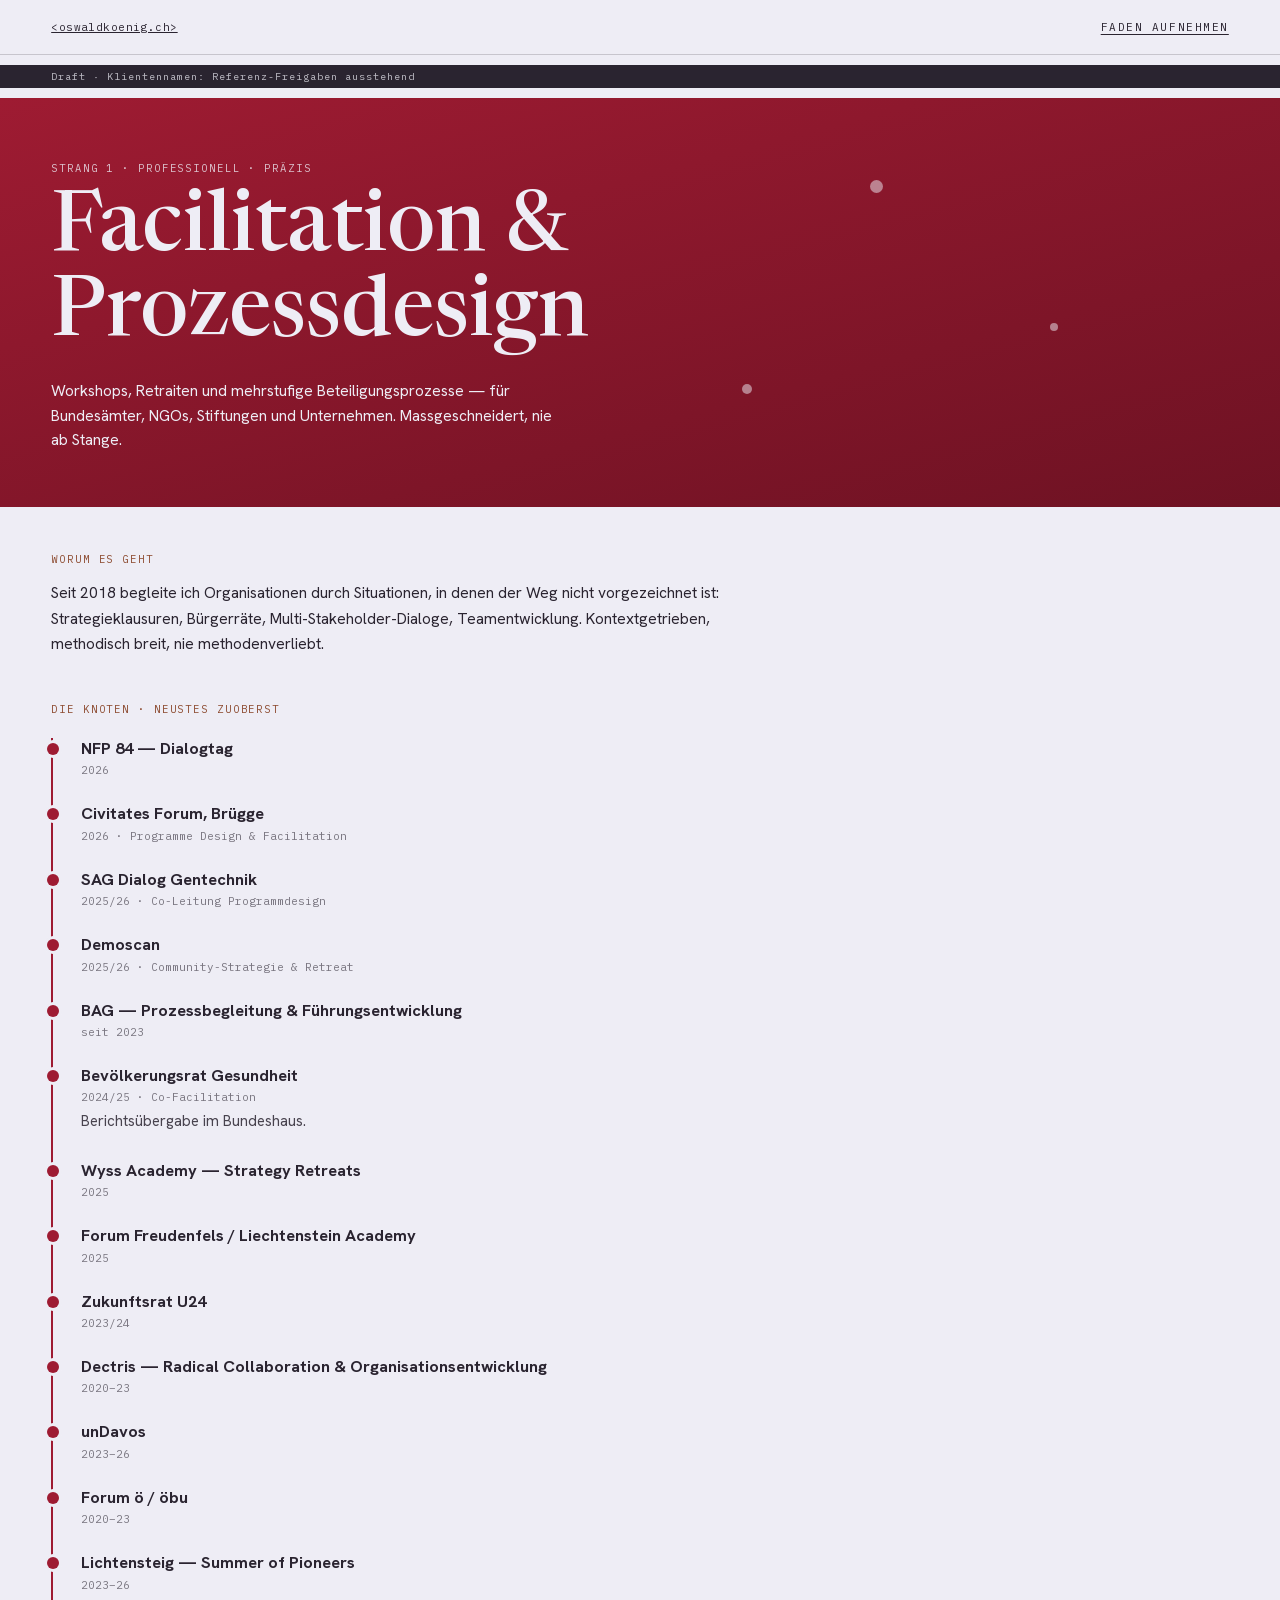
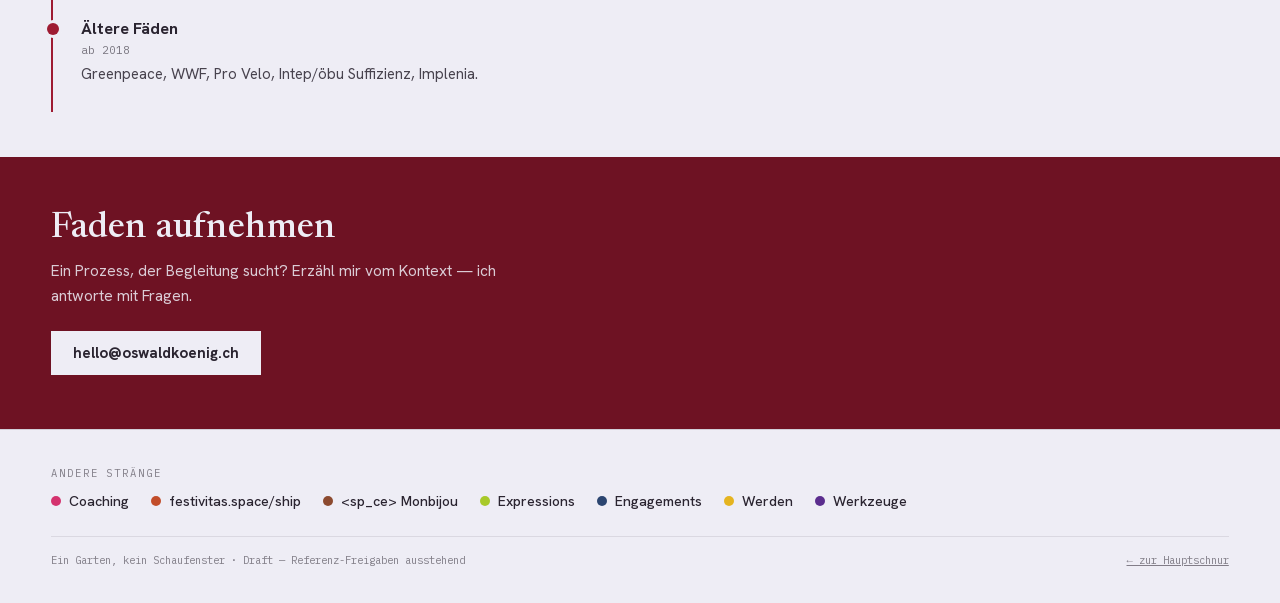
==== strang.html @ 77ca857d "sp_ce-Buchung: Abschnitt «Raum buchen» mit Anker #buchen Buchungs-Abschnitt auf der sp_ce-Strangseit" ====
<!DOCTYPE html>
<html lang="de">
<head>
<meta charset="utf-8">
<meta name="viewport" content="width=device-width, initial-scale=1">
<title>Strang — oswaldkoenig.ch</title>
<link rel="stylesheet" href="style.css">
</head>
<body>

<header class="kopf">
  <a class="marke-text" href="index.html">&lt;oswaldkoenig.ch&gt;</a>
  <a class="kopf-link" href="#faden">Faden aufnehmen</a>
</header>
<p class="draftband">Draft · Klientennamen: Referenz-Freigaben ausstehend</p>

<main id="strang"></main>

<script>
/* Die acht Stränge. Reine Daten — Inhalte hier pflegen, nicht im Markup. */
var STRAENGE = [
  { slug:'facilitation', num:'1', name:'Facilitation & Prozessdesign', color:'#9E1B32', dark:'#6E1223', fg:'#EEEDF5', ton:'professionell · präzis',
    oneliner:'Workshops, Retraiten und mehrstufige Beteiligungsprozesse — für Bundesämter, NGOs, Stiftungen und Unternehmen. Massgeschneidert, nie ab Stange.',
    lede:'Seit 2018 begleite ich Organisationen durch Situationen, in denen der Weg nicht vorgezeichnet ist: Strategieklausuren, Bürgerräte, Multi-Stakeholder-Dialoge, Teamentwicklung. Kontextgetrieben, methodisch breit, nie methodenverliebt.',
    cta:'Ein Prozess, der Begleitung sucht? Erzähl mir vom Kontext — ich antworte mit Fragen.',
    knoten:[
      {t:'NFP 84 — Dialogtag', m:'2026'},
      {t:'Civitates Forum, Brügge', m:'2026 · Programme Design & Facilitation'},
      {t:'SAG Dialog Gentechnik', m:'2025/26 · Co-Leitung Programmdesign'},
      {t:'Demoscan', m:'2025/26 · Community-Strategie & Retreat'},
      {t:'BAG — Prozessbegleitung & Führungsentwicklung', m:'seit 2023'},
      {t:'Bevölkerungsrat Gesundheit', m:'2024/25 · Co-Facilitation', d:'Berichtsübergabe im Bundeshaus.'},
      {t:'Wyss Academy — Strategy Retreats', m:'2025'},
      {t:'Forum Freudenfels / Liechtenstein Academy', m:'2025'},
      {t:'Zukunftsrat U24', m:'2023/24'},
      {t:'Dectris — Radical Collaboration & Organisationsentwicklung', m:'2020–23'},
      {t:'unDavos', m:'2023–26'},
      {t:'Forum ö / öbu', m:'2020–23'},
      {t:'Lichtensteig — Summer of Pioneers', m:'2023–26'},
      {t:'Ältere Fäden', m:'ab 2018', d:'Greenpeace, WWF, Pro Velo, Intep/öbu Suffizienz, Implenia.'}
    ]},
  { slug:'coaching', num:'2', name:'Coaching', color:'#D4326E', dark:'#96204C', fg:'#EEEDF5', ton:'einladend · öffnend',
    oneliner:'Einzelbegleitung an Übergängen, bei chronischem Kreisverkehr — oder was ganz anderes.',
    lede:'Manchmal braucht es keinen Rat, sondern einen Raum. Ich arbeite prozessorientiert: Wir folgen dem, was sich zeigt — Rollenwechsel, Entscheidungen, Überlast, oder etwas, das noch keinen Namen hat. Vertraulich, deshalb stehen hier keine Geschichten, sondern eine Einladung.',
    cta:'Ein erstes Gespräch kostet nichts als eine Stunde Neugier.',
    knoten:[
      {t:'1:1-Coaching', m:'seit 2020 · laufend'},
      {t:'Systemische Aufstellung bei Ivan Verny', m:'2026 · laufend'},
      {t:'ARUNA Basic Training', m:'2024–26 · laufend'},
      {t:'Fundament: POP — Prozessorientierte Psychologie', m:'Grundausbildung 2019–21 · Psychosocial Consultant 2021/22'}
    ]},
  { slug:'festivitas', num:'3', name:'festivitas.space/ship', color:'#C24D2A', dark:'#8A3016', fg:'#EEEDF5', ton:'inspirierend · künstlerisch',
    claim:'«Wo Ungewöhnliches sich heimelig fühlt.»',
    alt:'Claim-Variante zum Testen: «Wo noch Ungewohntes Heimat findet.»',
    oneliner:'Der Heimathafen für Zukunftsformate und Experimente: Festivals, Agoras, Summits — und Shenanigans, die noch keine Kategorie haben.',
    lede:'Ein Schiff, kein Gebäude: festivitas legt an, wo eine Stadt oder eine Gemeinschaft ihre Zukunft verhandeln will — lädt ein, feiert, verhandelt, und segelt mit vollem Laderaum weiter. Was an Bord entsteht, gehört den Orten, nicht dem Schiff.',
    cta:'Eine Stadt, ein Anlass, ein Experiment ohne Kategorie? Das Schiff hat Platz.',
    link:'https://festivitas.space', linkLabel:'festivitas.space',
    knoten:[
      {t:'Zukunftsfestival St. Gallen', m:'laufend · Projektleitung & Kuration', d:'Festivalherbst 2026 in Vorbereitung.', big:true},
      {t:'Zukunftssummit Biel', m:'2026 · Kuration', d:'Drei Module: Zukunftsartefakte, Living Library, Futuremaker-Space.'},
      {t:'Agora der Zukunftsvögel', m:'seit 2024', d:'Stationen: Bern, Holdenweid, Alpenhof, Seelisberg.'},
      {t:'mini.Zuekunft Festival, Lichtensteig', m:'2023–25 · Co-Founder & Lead'},
      {t:'festivitas.democratia', m:'2023 · u.lab 2x'},
      {t:'Demokratur', m:'2022'}
    ]},
  { slug:'space', num:'4', name:'<sp_ce> Monbijou', color:'#8C4A2F', dark:'#5E2F1C', fg:'#EEEDF5', ton:'klar · dienlich · konkret',
    oneliner:'Ein <sp_ce> in Bern für Einzelbegleitung, konzentriertes Arbeiten, Meetings oder Kleinstformate — mietbar.',
    lede:'Ein Raum, der dient statt beeindruckt: hell genug zum Denken, klein genug zum Vertrautwerden. Für alles, was zwischen zwei und zwölf Menschen braucht.',
    cta:'Termin anfragen — Datum, Format, Anzahl Menschen genügt.',
    fussnote:'Räume halten ist ein alter Faden: happy(bern)lab (2016–20) → SPACE Pestalozzi (2020) → <sp_ce> Monbijou (seit 2026).',
    bloecke:[
      {h:'Angebot & Ausstattung', p:'Einzelbegleitung, konzentriertes Arbeiten, Meetings, Kleinstformate. Ausstattung wächst nach — Details auf Anfrage.'},
      {h:'Programmierung', p:'Was hier stattfindet: Coachings, Proben, kleine Runden, gelegentlich Öffentliches. Wächst nach.'},
      {h:'Buchung', p:'Online buchbar — Laufzeiten 1 bis 4 Stunden, Bezahlung per Twint oder Rechnung im Anschluss. 10er-Abo wächst nach.', a:{href:'#buchen', label:'Direkt zum Kalender ↓'}}
    ],
    buchung:{
      titel:'Raum buchen',
      zeile:'Laufzeiten 1 bis 4 Stunden — du wählst beim Buchen. Bezahlung per Twint oder Rechnung im Anschluss. Mindestvorlauf 48 Stunden.',
      calLink:'spce-monbijou/raum'
    },
    knoten:[]},
  { slug:'expressions', num:'5', name:'Expressions', color:'#A8C929', dark:'#6C8318', fg:'#2A2430', ton:'verspielt · knapp · offen',
    alt:'Namens-Varianten zum Prüfen: «Ausdruck» (deutsch) · «Expresiones» (spanisch, der peruanische Faden).',
    oneliner:'DJ-Sets, Malerei, Worte, Bilder — was raus will, findet eine Form.',
    lede:'Dieser Strang darf der unfertigste sein. Kein Portfolio, keine Pflicht — nur das, was gerade eine Form gefunden hat.',
    cta:'Ein Set, ein Bild, eine Bühne? Fragen kostet nichts.',
    knoten:[
      {t:'DJ', m:'Sets auf Anfrage · laufend', d:'Musik, wenn die Worte Pause haben.'},
      {t:'Wächst nach', m:'offen', d:'Malerei, Worte, Bilder — sobald sie so weit sind.'}
    ]},
  { slug:'engagements', num:'6', name:'Engagements', color:'#2B4570', dark:'#182A4A', fg:'#EEEDF5', ton:'nüchtern · dankbar',
    oneliner:'Ämter und Allianzen, denen ich Zeit schenke.',
    lede:'Nicht alles, was trägt, ist Mandat. Diese Fäden laufen ehrenamtlich oder aus Überzeugung — sie halten das Übrige zusammen.',
    cta:'Eine Allianz, die einen Faden sucht?',
    knoten:[
      {t:'X27 — Verein für die nächste Landesausstellung', m:'Vorstand · seit 2021'},
      {t:'A4CC — Alliance for Corporate Change', m:'Facilitation & Organising · seit 2022'},
      {t:'Living Museum', m:'Partnerschaft · in Entwicklung'},
      {t:'One Young World Switzerland', m:'2022–24'}
    ]},
  { slug:'werden', num:'7', name:'Werden', color:'#E5B420', dark:'#A87F0D', fg:'#2A2430', ton:'persönlich · biografisch',
    sub:'We(i)rdographie — wie ich wurde, wer ich am Werden bin.',
    oneliner:'Geboren in Lima, zuhause in Bern — der Schweizer Faden · el hilo peruano.',
    lede:'Zwei Aggregatzustände in einem Bild: das Verlaufende und das Geordnete. Was hier steht, ist keine Erfolgsliste, sondern ein Garten — inklusive der Beete, die nichts wurden.',
    cta:'Wer bis hierhin gelesen hat, darf sich melden.',
    linien:[
      {h:'Stationen', items:[
        {t:'Selbständig — Facilitator, Coach & Kurator', m:'seit 2018'},
        {t:'collaboratio helvetica — Co-Founder, Programs & Facilitation', m:'2017–18'},
        {t:'euforia — vom Praktikum zum Master Trainer', m:'2013–17'},
        {t:'Swisscom Group HR / TeamLab', m:'2015/16'}
      ]},
      {h:'Lernen', items:[
        {t:'BA Sozialanthropologie, Philosophie & Nachhaltige Entwicklung, Uni Bern', m:'2018–23'},
        {t:'POP — Prozessorientierte Psychologie, 2-jährige Grundausbildung', m:'2019–21'},
        {t:'ARUNA', m:'2023–26'},
        {t:'Radical Collaboration — Certified Trainer', m:'2016/17'},
        {t:'The Human Element I & II', m:'2014/15'},
        {t:'Systemische Aufstellungsarbeit, Ivan Verny', m:'2026 · laufend'},
        {t:'Früher: Uni Genf BARI (ohne Abschluss) · Matura Zug', m:'Garten, kein Schaufenster'}
      ]}
    ],
    knoten:[]},
  { slug:'werkzeuge', num:'8', name:'Werkzeuge', color:'#5B2D8E', dark:'#3E1D63', fg:'#EEEDF5', ton:'klein · nützlich',
    oneliner:'Kleine Instrumente, die nebenbei entstehen.',
    lede:'Kein Schaufenster-Strang — nur im Inventar. Was hier liegt, ist Werkzeug, kein Werk.',
    cta:'Interesse an einem Werkzeug?',
    knoten:[
      {t:'FinanceBird', m:'in Entwicklung', d:'Buchhaltung für Einzelunternehmer:innen, die lieber arbeiten als buchen.'}
    ]}
];

function esc(v) {
  return String(v == null ? '' : v)
    .replace(/&/g, '&amp;').replace(/</g, '&lt;').replace(/>/g, '&gt;').replace(/"/g, '&quot;');
}

var aktuell = null;

/* Nur Hashes, die einen Strang benennen, wechseln die Seite.
   Alles andere (#faden, #buchen) bleibt ein gewöhnlicher Sprunganker —
   #buchen gehört fest zur sp_ce-Seite und rendert sie beim Direktaufruf. */
function strangAusHash() {
  var slug = (location.hash || '').replace('#', '');
  if (!slug) return STRAENGE[0];
  if (slug === 'buchen') return STRAENGE.filter(function (d) { return d.slug === 'space'; })[0];
  var treffer = STRAENGE.filter(function (d) { return d.slug === slug; })[0];
  return treffer || aktuell || STRAENGE[0];
}

function zeichne() {
  var s = strangAusHash();
  if (s === aktuell) return false;
  aktuell = s;
  var h = [];

  h.push('<section class="strang-kopfbereich" style="background:linear-gradient(165deg,' + s.color + ',' + s.dark + ');color:' + s.fg + '">');
  h.push('<span class="strang-punkt" style="left:68%;top:20%;width:13px;height:13px;animation:einblenden 2s 2.4s both,wandern1 11s -3s infinite"></span>');
  h.push('<span class="strang-punkt" style="left:82%;top:55%;width:8px;height:8px;animation:einblenden 2s 3.6s both,wandern3 13s -6s infinite"></span>');
  h.push('<span class="strang-punkt" style="left:58%;top:70%;width:10px;height:10px;animation:einblenden 2s 5s both,wandern2 9.5s -2s infinite"></span>');
  h.push('<p class="strang-meta">Strang ' + esc(s.num) + ' · ' + esc(s.ton) + '</p>');
  h.push('<h1 class="strang-name">' + esc(s.name) + '</h1>');
  if (s.claim) h.push('<p class="strang-claim">' + esc(s.claim) + '</p>');
  if (s.sub)   h.push('<p class="strang-sub">' + esc(s.sub) + '</p>');
  h.push('<p class="strang-oneliner">' + esc(s.oneliner) + '</p>');
  if (s.link)  h.push('<p class="strang-extlink"><a href="' + esc(s.link) + '" target="_blank" rel="noopener">→ ' + esc(s.linkLabel) + '</a></p>');
  if (s.alt)   h.push('<p class="strang-alt">' + esc(s.alt) + '</p>');
  h.push('</section>');

  h.push('<section class="abschnitt"><p class="rubrik">Worum es geht</p><p class="abschnitt-text">' + esc(s.lede) + '</p></section>');

  if (s.bloecke && s.bloecke.length) {
    h.push('<section class="bloecke">');
    s.bloecke.forEach(function (b) {
      h.push('<article class="block"><h3>' + esc(b.h) + '</h3><p>' + esc(b.p) + '</p>');
      if (b.a) h.push('<p class="block-link"><a href="' + esc(b.a.href) + '">' + esc(b.a.label) + '</a></p>');
      h.push('</article>');
    });
    h.push('</section>');
  }

  if (s.buchung) {
    h.push('<section class="abschnitt--eng buchen" id="buchen">');
    h.push('<p class="rubrik">Buchung</p>');
    h.push('<h2 class="buchen-titel">' + esc(s.buchung.titel) + '</h2>');
    h.push('<p class="buchen-zeile">' + esc(s.buchung.zeile) + '</p>');
    h.push('<div class="buchen-karte"><div id="spce-booking"></div></div>');
    h.push('<p class="buchen-fallback"><a href="https://cal.com/' + esc(s.buchung.calLink) + '" target="_blank" rel="noopener">Buchungsseite direkt öffnen →</a></p>');
    h.push('<p class="buchen-kurzfristig">Kurzfristiger als 48 Stunden? <a href="mailto:hello@oswaldkoenig.ch?subject=' + encodeURIComponent('Raum buchen — kurzfristig') + '">Schreib direkt: hello@oswaldkoenig.ch</a></p>');
    h.push('</section>');
  }

  if (s.linien && s.linien.length) {
    h.push('<section class="linien">');
    s.linien.forEach(function (ln) {
      h.push('<div><h3>' + esc(ln.h) + '</h3>');
      ln.items.forEach(function (it) {
        h.push('<div class="linien-eintrag"><span class="t">' + esc(it.t) + '</span><span class="m">' + esc(it.m) + '</span></div>');
      });
      h.push('</div>');
    });
    h.push('</section>');
  }

  if (s.knoten && s.knoten.length) {
    h.push('<section class="abschnitt--eng"><p class="rubrik" style="margin-bottom:22px">Die Knoten · Neustes zuoberst</p><div class="knoten-liste">');
    s.knoten.forEach(function (k) {
      h.push('<article class="knoten' + (k.big ? ' knoten--gross' : '') + '">');
      h.push('<span class="knoten-punkt"></span>');
      h.push('<h3>' + esc(k.t) + '</h3><p class="m">' + esc(k.m) + '</p>');
      if (k.d) h.push('<p class="d">' + esc(k.d) + '</p>');
      h.push('</article>');
    });
    h.push('</div></section>');
  }

  if (s.fussnote) h.push('<section class="abschnitt--eng"><p class="fussnote">' + esc(s.fussnote) + '</p></section>');

  h.push('<section class="faden" id="faden" style="background:' + s.dark + '">');
  h.push('<h2>Faden aufnehmen</h2><p>' + esc(s.cta) + '</p>');
  h.push('<a class="faden-knopf" href="mailto:hello@oswaldkoenig.ch?subject=' + encodeURIComponent('Faden aufnehmen — ' + s.name) + '">hello@oswaldkoenig.ch</a>');
  h.push('</section>');

  h.push('<nav class="andere"><p class="rubrik">Andere Stränge</p><div class="andere-liste">');
  STRAENGE.forEach(function (a) {
    if (a.slug === s.slug) return;
    h.push('<a href="#' + a.slug + '"><span class="punkt-statisch" style="background:' + a.color + '"></span>' + esc(a.name) + '</a>');
  });
  h.push('</div><div class="andere-fuss"><span>Ein Garten, kein Schaufenster · Draft — Referenz-Freigaben ausstehend</span><a href="index.html">← zur Hauptschnur</a></div></nav>');

  var root = document.getElementById('strang');
  root.innerHTML = h.join('');
  root.style.setProperty('--strang-farbe', s.color);
  root.style.setProperty('--strang-dunkel', s.dark);
  document.title = s.name + ' — oswaldkoenig.ch';
  return true;
}

window.addEventListener('hashchange', function () {
  if (zeichne()) {
    var anker = document.getElementById((location.hash || '').replace('#', ''));
    if (anker) window.scrollTo(0, anker.getBoundingClientRect().top + window.pageYOffset);
    else window.scrollTo(0, 0);
  }
});
zeichne();

/* Beim Direktaufruf mit #faden oder #buchen trotzdem zum Block springen */
(function () {
  var sprung = (location.hash || '').replace('#', '');
  if (sprung !== 'faden' && sprung !== 'buchen') return;
  var ziel = document.getElementById(sprung);
  if (ziel) window.scrollTo(0, ziel.getBoundingClientRect().top + window.pageYOffset);
})();
</script>
</body>
</html>
---- style.css ----
/* ohkt — oswaldkoenig.ch · V1 "Quipu"
   Ein gemeinsames Stylesheet für index.html und strang.html.
   Keine externen Abhängigkeiten — Webfonts selbst gehostet (assets/fonts/). */

/* Webfonts: Newsreader (variabel, opsz+wght), Hanken Grotesk (variabel, wght),
   IBM Plex Mono (statisch). Latin + Latin-Extended, woff2. */
@font-face{font-family:'Hanken Grotesk';font-style:normal;font-weight:400 700;font-display:swap;src:url('assets/fonts/hanken-grotesk-latin-ext.woff2') format('woff2');unicode-range:U+0100-02BA, U+02BD-02C5, U+02C7-02CC, U+02CE-02D7, U+02DD-02FF, U+0304, U+0308, U+0329, U+1D00-1DBF, U+1E00-1E9F, U+1EF2-1EFF, U+2020, U+20A0-20AB, U+20AD-20C0, U+2113, U+2C60-2C7F, U+A720-A7FF}
@font-face{font-family:'Hanken Grotesk';font-style:normal;font-weight:400 700;font-display:swap;src:url('assets/fonts/hanken-grotesk-latin.woff2') format('woff2');unicode-range:U+0000-00FF, U+0131, U+0152-0153, U+02BB-02BC, U+02C6, U+02DA, U+02DC, U+0304, U+0308, U+0329, U+2000-206F, U+20AC, U+2122, U+2191, U+2193, U+2212, U+2215, U+FEFF, U+FFFD}
@font-face{font-family:'IBM Plex Mono';font-style:normal;font-weight:400;font-display:swap;src:url('assets/fonts/ibm-plex-mono-400-latin.woff2') format('woff2');unicode-range:U+0000-00FF, U+0131, U+0152-0153, U+02BB-02BC, U+02C6, U+02DA, U+02DC, U+0304, U+0308, U+0329, U+2000-206F, U+20AC, U+2122, U+2191, U+2193, U+2212, U+2215, U+FEFF, U+FFFD}
@font-face{font-family:'IBM Plex Mono';font-style:normal;font-weight:400;font-display:swap;src:url('assets/fonts/ibm-plex-mono-400-latin-ext.woff2') format('woff2');unicode-range:U+0100-02BA, U+02BD-02C5, U+02C7-02CC, U+02CE-02D7, U+02DD-02FF, U+0304, U+0308, U+0329, U+1D00-1DBF, U+1E00-1E9F, U+1EF2-1EFF, U+2020, U+20A0-20AB, U+20AD-20C0, U+2113, U+2C60-2C7F, U+A720-A7FF}
@font-face{font-family:'IBM Plex Mono';font-style:normal;font-weight:500;font-display:swap;src:url('assets/fonts/ibm-plex-mono-500-latin-ext.woff2') format('woff2');unicode-range:U+0100-02BA, U+02BD-02C5, U+02C7-02CC, U+02CE-02D7, U+02DD-02FF, U+0304, U+0308, U+0329, U+1D00-1DBF, U+1E00-1E9F, U+1EF2-1EFF, U+2020, U+20A0-20AB, U+20AD-20C0, U+2113, U+2C60-2C7F, U+A720-A7FF}
@font-face{font-family:'IBM Plex Mono';font-style:normal;font-weight:500;font-display:swap;src:url('assets/fonts/ibm-plex-mono-500-latin.woff2') format('woff2');unicode-range:U+0000-00FF, U+0131, U+0152-0153, U+02BB-02BC, U+02C6, U+02DA, U+02DC, U+0304, U+0308, U+0329, U+2000-206F, U+20AC, U+2122, U+2191, U+2193, U+2212, U+2215, U+FEFF, U+FFFD}
@font-face{font-family:'Newsreader';font-style:italic;font-weight:400 500;font-display:swap;src:url('assets/fonts/newsreader-italic-latin-ext.woff2') format('woff2');unicode-range:U+0100-02BA, U+02BD-02C5, U+02C7-02CC, U+02CE-02D7, U+02DD-02FF, U+0304, U+0308, U+0329, U+1D00-1DBF, U+1E00-1E9F, U+1EF2-1EFF, U+2020, U+20A0-20AB, U+20AD-20C0, U+2113, U+2C60-2C7F, U+A720-A7FF}
@font-face{font-family:'Newsreader';font-style:italic;font-weight:400 500;font-display:swap;src:url('assets/fonts/newsreader-italic-latin.woff2') format('woff2');unicode-range:U+0000-00FF, U+0131, U+0152-0153, U+02BB-02BC, U+02C6, U+02DA, U+02DC, U+0304, U+0308, U+0329, U+2000-206F, U+20AC, U+2122, U+2191, U+2193, U+2212, U+2215, U+FEFF, U+FFFD}
@font-face{font-family:'Newsreader';font-style:normal;font-weight:400 500;font-display:swap;src:url('assets/fonts/newsreader-latin.woff2') format('woff2');unicode-range:U+0000-00FF, U+0131, U+0152-0153, U+02BB-02BC, U+02C6, U+02DA, U+02DC, U+0304, U+0308, U+0329, U+2000-206F, U+20AC, U+2122, U+2191, U+2193, U+2212, U+2215, U+FEFF, U+FFFD}
@font-face{font-family:'Newsreader';font-style:normal;font-weight:400 500;font-display:swap;src:url('assets/fonts/newsreader-latin-ext.woff2') format('woff2');unicode-range:U+0100-02BA, U+02BD-02C5, U+02C7-02CC, U+02CE-02D7, U+02DD-02FF, U+0304, U+0308, U+0329, U+1D00-1DBF, U+1E00-1E9F, U+1EF2-1EFF, U+2020, U+20A0-20AB, U+20AD-20C0, U+2113, U+2C60-2C7F, U+A720-A7FF}

:root{
  --papier:#EEEDF5;
  --tinte:#2A2430;
  --rot:#9E1B32;
  --magenta:#A32050;
  --erde:#8C4A2F;
  --nacht:#2B4570;

  --rand:clamp(26px,4vw,54px);

  --serif:'Newsreader',Georgia,'Times New Roman',serif;
  --grotesk:'Hanken Grotesk',system-ui,-apple-system,sans-serif;
  --mono:'IBM Plex Mono',ui-monospace,'SFMono-Regular',Menlo,monospace;
}

*{box-sizing:border-box}

html{-webkit-text-size-adjust:100%}

body{
  margin:0;
  background:var(--papier);
  color:var(--tinte);
  font-family:var(--grotesk);
  font-weight:400;
  text-wrap:pretty;
}

a{color:inherit}
a:hover{color:var(--rot)}

em{font-family:var(--serif);font-style:italic;font-weight:500;font-size:1.12em;color:var(--magenta)}

/* ---------- Seitengerüst ---------- */

.seite{position:relative;overflow:hidden;min-height:100vh}

/* Canvas-Ebenen des Quipu-Gewebes (nur index.html) */
.quipu{position:absolute;left:0;top:0;width:100%;height:100%;pointer-events:none}
.quipu-weave{z-index:0}
.quipu-trail{z-index:1}
.quipu-dots{z-index:6}

/* ---------- Kopf ---------- */

.kopf{
  display:flex;justify-content:space-between;align-items:center;
  padding:20px var(--rand);
  border-bottom:1px solid rgba(42,36,48,.2);
  font-family:var(--mono);font-size:11px;letter-spacing:.14em;text-transform:uppercase;
  position:relative;z-index:2;
}
.marke{display:inline-flex;align-items:center;gap:10px;text-decoration:none}
.marke-video{width:36px;height:36px;object-fit:cover;border-radius:50%;display:block}
.marke-text{text-transform:none;letter-spacing:.04em}
.kopf-link{text-decoration:underline;text-underline-offset:3px}

.draftband{
  background:var(--tinte);color:rgba(238,237,245,.75);
  font-family:var(--mono);font-size:10px;letter-spacing:.1em;
  padding:5px var(--rand);
  position:relative;z-index:2;
}

/* ---------- Hero (Startseite) ---------- */

.hero{
  position:relative;
  padding:clamp(44px,6vh,64px) var(--rand) clamp(36px,5vh,56px);
  min-height:52vh;
}
.hero > *{position:relative;z-index:2}

.hero-portraet{
  position:absolute;right:var(--rand);top:clamp(44px,7vh,80px);
  width:clamp(240px,24vw,360px);aspect-ratio:280/340;
  z-index:7;
}
.hero-portraet img{width:100%;height:100%;object-fit:cover;object-position:50% 20%;display:block}
.osi-tag{
  position:absolute;left:12px;bottom:12px;
  font-family:var(--mono);font-size:13px;color:var(--papier);background:var(--rot);
  padding:4px 9px;pointer-events:none;
  opacity:0;transform:translateY(6px);transition:opacity .35s,transform .35s;
}
.hero-portraet:hover .osi-tag{opacity:1;transform:translateY(0)}

/* Farbflächen hinter dem Porträt */
.hero-flaeche-magenta{
  position:absolute;right:clamp(180px,22vw,300px);top:14vh;
  width:clamp(100px,11vw,160px);height:clamp(160px,22vh,240px);
  background:#D4326E;mix-blend-mode:multiply;opacity:.7;z-index:1;
}
.hero-flaeche-blau{
  position:absolute;right:var(--rand);bottom:4vh;
  width:clamp(140px,15vw,220px);height:28px;background:var(--nacht);z-index:1;
}

.rolle{margin:0;font-family:var(--mono);font-size:10.5px;letter-spacing:.18em;text-transform:uppercase;color:var(--erde)}
.name{margin:14px 0 0;font-family:var(--serif);font-weight:500;font-size:clamp(64px,8.5vw,120px);line-height:1;max-width:8em}
.garnband{margin-top:22px;width:clamp(132px,12vw,180px);height:5px;
  background:linear-gradient(90deg,#2E62B8 0 25%,#C24D2A 0 50%,#E5B420 0 75%,#59894C 0)}
.lead{margin:30px 0 0;font-size:clamp(15.5px,1.15vw,17.5px);line-height:1.6;max-width:23em}

/* ---------- Abschnittslinie ---------- */

.linie{
  display:flex;align-items:baseline;gap:14px;
  font-family:var(--mono);font-size:11px;
  position:relative;z-index:2;
}
.linie-titel{letter-spacing:.22em;text-transform:uppercase}
.linie-strich{flex:1;border-top:1px dashed rgba(42,36,48,.35);transform:translateY(-3px)}
.linie--straenge{padding:0 var(--rand) 14px}

/* ---------- Strang-Kacheln ---------- */

.straenge{
  display:flex;align-items:stretch;gap:6px;
  height:clamp(300px,42vh,420px);
  padding:0 var(--rand) clamp(26px,4vw,44px);
  position:relative;z-index:2;
}
.strang{
  flex:1;position:relative;overflow:hidden;
  display:flex;flex-direction:column;justify-content:flex-end;
  padding:16px;color:var(--papier);text-decoration:none;cursor:pointer;
  background-size:cover,cover;background-position:center,center;background-repeat:no-repeat;
  transition:flex .45s cubic-bezier(.22,1,.36,1);
}
.strang:hover,.strang:focus-visible{flex:2.6;color:var(--papier)}
.strang h2{margin:0;font-family:var(--grotesk);font-weight:700;font-size:clamp(16px,1.4vw,19px);line-height:1.25;position:relative}
.strang p{margin:8px 0 0;font-size:clamp(10.5px,.9vw,13px);line-height:1.55;opacity:.85;min-width:190px;position:relative}

.strang--facilitation{background-image:linear-gradient(rgba(158,27,50,.6),rgba(120,18,38,.9)),url('assets/strang-facilitation.png')}
.strang--coaching{background-image:linear-gradient(rgba(212,50,110,.55),rgba(150,25,72,.9)),url('assets/strang-coaching.png');background-position:center,30% center}
.strang--festivitas{background-image:linear-gradient(rgba(194,77,42,.55),rgba(138,48,22,.9)),url('assets/strang-festivitas.png')}
.strang--space{background-image:linear-gradient(rgba(140,74,47,.55),rgba(94,47,28,.9)),url('assets/strang-space.png')}
.strang--expressions{background-image:linear-gradient(rgba(168,201,41,.45),rgba(108,131,24,.92)),url('assets/strang-expressions.png')}
.strang--engagements{background:linear-gradient(#2B4570,#182A4A)}
.strang--werden{background:linear-gradient(#E5B420,#A87F0D)}
.strang--werkzeuge{background:linear-gradient(#5B2D8E,#3E1D63);flex:.7}
.strang--werkzeuge:hover{flex:2.6}

/* Die drei nachgelagerten Fäden — erst nach Klick auf den Griff */
.strang--mehr{display:none}
.straenge.ist-offen .strang--mehr{display:flex}

.griff{
  width:44px;border:0;padding:0 0 12px;margin:0;
  background:linear-gradient(rgba(42,36,48,.92),rgba(42,36,48,.98));
  display:flex;align-items:flex-end;justify-content:center;
  cursor:pointer;transition:width .45s cubic-bezier(.22,1,.36,1);
  font-family:var(--mono);font-size:10px;color:var(--papier);
}
.griff:hover{width:76px}
.griff span{writing-mode:vertical-rl}

/* Wandernde Punkte auf den Kacheln */
.punkt{position:absolute;border-radius:50%;display:block}

@keyframes wandern1{0%,100%{transform:translate(0,0) scale(1)}13%{transform:translate(16px,-20px) scale(1.4)}31%{transform:translate(4px,-46px) scale(.7)}46%{transform:translate(-16px,-28px) scale(1.55)}70%{transform:translate(-24px,8px) scale(.85)}86%{transform:translate(-6px,18px) scale(1.2)}}
@keyframes wandern2{0%,100%{transform:translate(0,0) scale(1)}18%{transform:translate(-22px,14px) scale(1.3)}39%{transform:translate(10px,32px) scale(.65)}52%{transform:translate(26px,20px) scale(1.5)}77%{transform:translate(18px,-16px) scale(.9)}}
@keyframes wandern3{0%,100%{transform:translate(0,0) scale(.8)}9%{transform:translate(2px,-10px) scale(1.6)}27%{transform:translate(-6px,-34px) scale(1)}44%{transform:translate(8px,-52px) scale(.6)}63%{transform:translate(2px,-24px) scale(1.35)}84%{transform:translate(-4px,6px) scale(.95)}}
@keyframes wandern4{0%,100%{transform:translate(0,0) scale(1.1)}22%{transform:translate(-14px,-8px) scale(.7)}35%{transform:translate(-30px,10px) scale(1.45)}58%{transform:translate(-12px,26px) scale(.8)}71%{transform:translate(12px,12px) scale(1.25)}}
@keyframes einblenden{from{opacity:0}to{opacity:.5}}

/* ---------- Gerade ---------- */

.gerade{padding:clamp(28px,4vh,44px) var(--rand);border-top:1px solid rgba(42,36,48,.15);position:relative;z-index:2}
.gerade .linie{margin-bottom:18px}
.gerade-liste{display:flex;flex-wrap:wrap;gap:14px 44px}
.gerade-eintrag{display:inline-flex;align-items:baseline;gap:10px;font-size:15.5px}
.gerade-eintrag .punkt-statisch{width:11px;height:11px;border-radius:50%;flex:none;transform:translateY(1px)}
.nebensatz{color:rgba(42,36,48,.6)}

.band-fuss{display:block;width:100%;height:82px;object-fit:cover}

/* ---------- Colophon ---------- */

.colophon{
  padding:clamp(28px,4vh,44px) var(--rand) 22px;
  border-top:1px solid rgba(42,36,48,.2);
  position:relative;z-index:2;
  display:flex;justify-content:space-between;flex-wrap:wrap;gap:26px;
}
.colophon-text{max-width:34em}
.colophon-text p:first-child{margin:0;font-family:var(--serif);font-style:italic;font-size:16.5px;line-height:1.55;color:rgba(42,36,48,.85)}
.colophon-text a{color:#6E1223}
.colophon-klein{margin:10px 0 0;font-family:var(--mono);font-size:11px;color:rgba(42,36,48,.55)}
.colophon-kontakt{display:flex;flex-direction:column;align-items:flex-end;gap:8px}
.kontakt-zeile{display:inline-flex;align-items:baseline;gap:14px}
.kontakt-zeile .sig{font-family:var(--mono);font-size:12px;color:#6E1223}
.kontakt-mail{font-family:var(--serif);font-weight:500;font-size:19px;text-decoration:none;color:var(--tinte);border-bottom:2px solid var(--magenta)}
.fussnotiz{font-family:var(--mono);font-size:10px;color:rgba(42,36,48,.45)}

/* ---------- Strangseite ---------- */

.strang-kopfbereich{
  position:relative;overflow:hidden;
  padding:clamp(44px,7vh,72px) var(--rand) clamp(40px,6vh,60px);
}
.strang-kopfbereich > p,.strang-kopfbereich > h1{position:relative}
.strang-meta{margin:0;font-family:var(--mono);font-size:10.5px;letter-spacing:.18em;text-transform:uppercase;opacity:.8}
.strang-name{margin:14px 0 0;font-family:var(--serif);font-weight:500;font-size:clamp(44px,6.5vw,92px);line-height:1.02;max-width:11em}
.strang-claim{margin:16px 0 0;font-family:var(--serif);font-style:italic;font-size:clamp(20px,2vw,27px);line-height:1.3;opacity:.95}
.strang-sub{margin:14px 0 0;font-family:var(--serif);font-style:italic;font-size:clamp(17px,1.6vw,21px);opacity:.9}
.strang-oneliner{margin:20px 0 0;font-size:clamp(15.5px,1.2vw,18px);line-height:1.6;max-width:34em}
.strang-extlink{margin:16px 0 0;font-family:var(--mono);font-size:12px}
.strang-extlink a{color:inherit}
.strang-alt{margin:20px 0 0;font-family:var(--mono);font-size:10.5px;opacity:.7}
.strang-punkt{position:absolute;border-radius:50%;background:currentColor;opacity:0}

.rubrik{margin:0;font-family:var(--mono);font-size:10.5px;letter-spacing:.18em;text-transform:uppercase;color:var(--erde)}

.abschnitt{padding:clamp(36px,5vh,56px) var(--rand);max-width:820px}
.abschnitt--eng{padding:0 var(--rand) clamp(36px,5vh,56px);max-width:820px}
.abschnitt-text{margin:14px 0 0;font-size:clamp(15.5px,1.2vw,17.5px);line-height:1.65}

.bloecke{
  padding:0 var(--rand) clamp(36px,5vh,56px);
  display:grid;grid-template-columns:repeat(auto-fit,minmax(230px,1fr));gap:14px;max-width:1100px;
}
.block{border:1px solid rgba(42,36,48,.2);padding:22px}
.block h3{margin:0;font-weight:700;font-size:17px}
.block p{margin:10px 0 0;font-size:15px;line-height:1.6;color:rgba(42,36,48,.85)}

.linien{
  padding:0 var(--rand) clamp(36px,5vh,56px);
  display:grid;grid-template-columns:repeat(auto-fit,minmax(280px,1fr));gap:32px;max-width:1100px;
}
.linien h3{margin:0 0 14px;font-family:var(--serif);font-weight:500;font-size:24px;padding-bottom:8px;border-bottom:2px solid var(--strang-farbe,var(--rot))}
.linien-eintrag{display:flex;flex-direction:column;gap:2px;padding:10px 0;border-bottom:1px solid rgba(42,36,48,.1)}
.linien-eintrag .t{font-weight:500;font-size:15.5px;line-height:1.4}
.linien-eintrag .m{font-family:var(--mono);font-size:11px;color:rgba(42,36,48,.6)}

.knoten-liste{border-left:2px solid var(--strang-farbe,var(--rot));display:flex;flex-direction:column}
.knoten{position:relative;padding:0 0 26px 28px}
.knoten-punkt{position:absolute;left:0;top:5px;transform:translateX(-50%);width:12px;height:12px;border-radius:50%;background:var(--strang-farbe,var(--rot));box-shadow:0 0 0 3px var(--papier)}
.knoten--gross .knoten-punkt{width:18px;height:18px}
.knoten h3{margin:0;font-weight:700;font-size:16.5px;line-height:1.3}
.knoten--gross h3{font-size:20px}
.knoten .m{margin:4px 0 0;font-family:var(--mono);font-size:11px;color:rgba(42,36,48,.6)}
.knoten .d{margin:6px 0 0;font-size:15px;line-height:1.55;color:rgba(42,36,48,.85);max-width:34em}

.fussnote{margin:0;font-family:var(--serif);font-style:italic;font-size:16px;line-height:1.6;color:rgba(42,36,48,.7)}

/* Buchung (sp_ce) — Cal.com-Embed in einer Karte im Kachelstil */
.block-link{margin:12px 0 0;font-family:var(--mono);font-size:12px}
.block-link a{color:var(--erde)}
.buchen-titel{margin:14px 0 0;font-family:var(--serif);font-weight:500;font-size:clamp(26px,3vw,36px)}
.buchen-zeile{margin:12px 0 22px;font-size:15.5px;line-height:1.6;color:rgba(42,36,48,.85);max-width:38em}
.buchen-karte{background:#fff;border:1px solid rgba(42,36,48,.2);padding:clamp(8px,1.2vw,14px)}
#spce-booking{width:100%;min-height:640px;overflow:auto}
.buchen-fallback{margin:14px 0 0;font-family:var(--mono);font-size:12px}
.buchen-fallback a{color:var(--tinte)}
.buchen-kurzfristig{margin:8px 0 0;font-family:var(--mono);font-size:12px;color:var(--erde)}
.buchen-kurzfristig a{color:var(--erde);font-weight:500}

.faden{color:var(--papier);padding:clamp(40px,6vh,64px) var(--rand);background:var(--strang-dunkel,#6E1223)}
.faden h2{margin:0;font-family:var(--serif);font-weight:500;font-size:clamp(26px,3vw,36px)}
.faden p{margin:12px 0 0;font-size:15.5px;line-height:1.6;max-width:30em;opacity:.85}
.faden-knopf{display:inline-block;margin-top:22px;background:var(--papier);color:var(--tinte);font-weight:700;font-size:15px;padding:12px 22px;text-decoration:none}
.faden-knopf:hover{color:var(--tinte)}

.andere{padding:clamp(28px,4vh,40px) var(--rand);border-top:1px solid rgba(42,36,48,.15)}
.andere .rubrik{margin-bottom:12px;color:rgba(42,36,48,.55)}
.andere-liste{display:flex;flex-wrap:wrap;gap:10px 22px}
.andere-liste a{display:inline-flex;align-items:center;gap:8px;font-size:14px;text-decoration:none;font-weight:500}
.andere-liste .punkt-statisch{width:10px;height:10px;border-radius:50%;flex:none}
.andere-fuss{display:flex;justify-content:space-between;flex-wrap:wrap;gap:10px;margin-top:26px;padding-top:16px;border-top:1px solid rgba(42,36,48,.1);font-family:var(--mono);font-size:10.5px;color:rgba(42,36,48,.55)}

/* ---------- Klein & rücksichtsvoll ---------- */

@media (max-width:760px){
  .straenge{flex-direction:column;height:auto}
  .strang{min-height:120px}
  .strang:hover{flex:1}
  .griff{width:auto;height:44px;padding:0 12px;align-items:center}
  .griff span{writing-mode:horizontal-tb}
  .hero-portraet{position:relative;right:auto;top:auto;width:62%;margin:26px 0 0}
  .hero-flaeche-magenta,.hero-flaeche-blau{display:none}
  .colophon-kontakt{align-items:flex-start}
}

@media (prefers-reduced-motion:reduce){
  *{animation:none !important;transition:none !important}
}
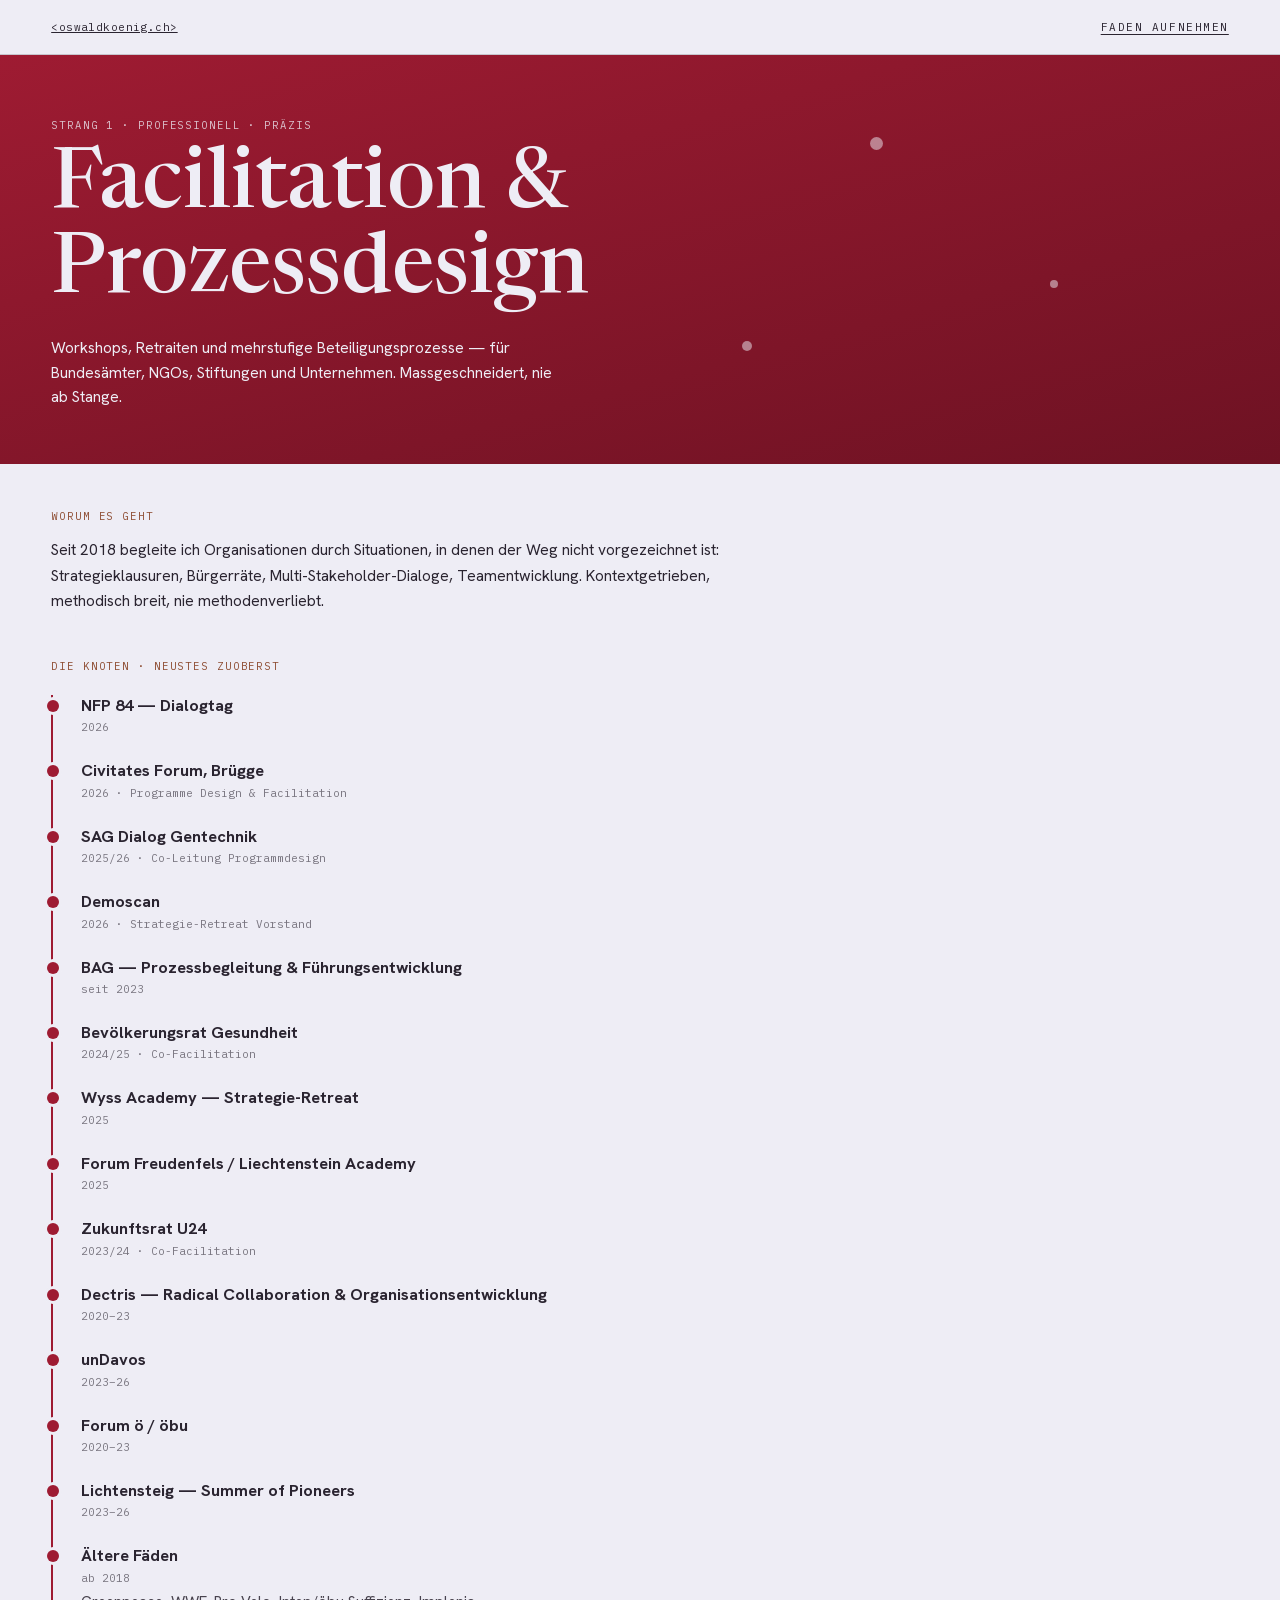
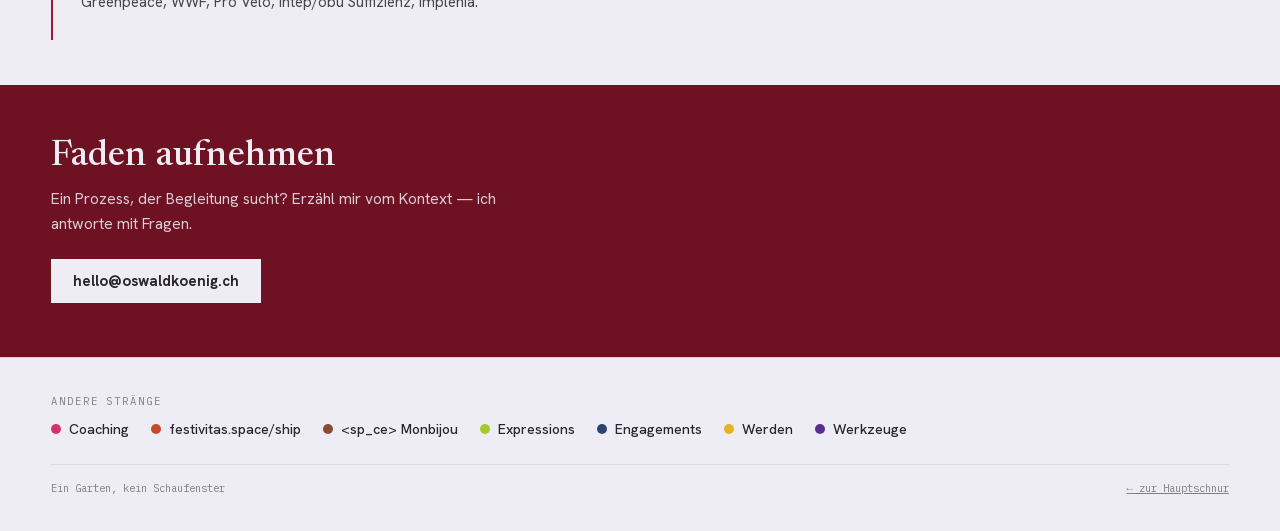
==== commit 6823e9a2: "Live-Inhalt: Draft-Band weg, Referenzen präzisiert - Draft-Band, Colophon-Fussnotiz und Strang-Fussz" ====
--- a/strang.html
+++ b/strang.html
@@ -4,6 +4,19 @@
 <meta charset="utf-8">
 <meta name="viewport" content="width=device-width, initial-scale=1">
 <title>Strang — oswaldkoenig.ch</title>
+<meta name="description" content="Die acht Stränge von Oswald H. König Tafur: Facilitation & Prozessdesign, Coaching, festivitas.space/ship, <sp_ce> Monbijou, Expressions, Engagements, Werden, Werkzeuge.">
+<link rel="canonical" href="https://oswaldkoenig.ch/strang.html">
+<meta property="og:type" content="website">
+<meta property="og:site_name" content="oswaldkoenig.ch">
+<meta property="og:locale" content="de_CH">
+<meta property="og:title" content="Die Stränge — Oswald H. König Tafur">
+<meta property="og:description" content="Facilitation & Prozessdesign, Coaching, festivitas.space/ship, <sp_ce> Monbijou, Expressions, Engagements, Werden, Werkzeuge.">
+<meta property="og:url" content="https://oswaldkoenig.ch/strang.html">
+<meta property="og:image" content="https://oswaldkoenig.ch/assets/portraet-forum.jpg">
+<meta property="og:image:width" content="900">
+<meta property="og:image:height" content="1350">
+<meta name="twitter:card" content="summary">
+<link rel="icon" href="data:image/svg+xml,%3Csvg xmlns='http://www.w3.org/2000/svg' viewBox='0 0 32 32'%3E%3Ccircle cx='16' cy='16' r='14' fill='%239E1B32'/%3E%3Ccircle cx='16' cy='16' r='5' fill='%23EEEDF5'/%3E%3C/svg%3E">
 <link rel="stylesheet" href="style.css">
 </head>
 <body>
@@ -12,7 +25,6 @@
   <a class="marke-text" href="index.html">&lt;oswaldkoenig.ch&gt;</a>
   <a class="kopf-link" href="#faden">Faden aufnehmen</a>
 </header>
-<p class="draftband">Draft · Klientennamen: Referenz-Freigaben ausstehend</p>
 
 <main id="strang"></main>
 
@@ -27,12 +39,12 @@
       {t:'NFP 84 — Dialogtag', m:'2026'},
       {t:'Civitates Forum, Brügge', m:'2026 · Programme Design & Facilitation'},
       {t:'SAG Dialog Gentechnik', m:'2025/26 · Co-Leitung Programmdesign'},
-      {t:'Demoscan', m:'2025/26 · Community-Strategie & Retreat'},
+      {t:'Demoscan', m:'2026 · Strategie-Retreat Vorstand'},
       {t:'BAG — Prozessbegleitung & Führungsentwicklung', m:'seit 2023'},
-      {t:'Bevölkerungsrat Gesundheit', m:'2024/25 · Co-Facilitation', d:'Berichtsübergabe im Bundeshaus.'},
-      {t:'Wyss Academy — Strategy Retreats', m:'2025'},
+      {t:'Bevölkerungsrat Gesundheit', m:'2024/25 · Co-Facilitation'},
+      {t:'Wyss Academy — Strategie-Retreat', m:'2025'},
       {t:'Forum Freudenfels / Liechtenstein Academy', m:'2025'},
-      {t:'Zukunftsrat U24', m:'2023/24'},
+      {t:'Zukunftsrat U24', m:'2023/24 · Co-Facilitation'},
       {t:'Dectris — Radical Collaboration & Organisationsentwicklung', m:'2020–23'},
       {t:'unDavos', m:'2023–26'},
       {t:'Forum ö / öbu', m:'2020–23'},
@@ -45,7 +57,7 @@
     cta:'Ein erstes Gespräch kostet nichts als eine Stunde Neugier.',
     knoten:[
       {t:'1:1-Coaching', m:'seit 2020 · laufend'},
-      {t:'Systemische Aufstellung bei Ivan Verny', m:'2026 · laufend'},
+      {t:'Systemische Strukturaufstellungen bei Ivan Verny', m:'2026 · Modul 1/3'},
       {t:'ARUNA Basic Training', m:'2024–26 · laufend'},
       {t:'Fundament: POP — Prozessorientierte Psychologie', m:'Grundausbildung 2019–21 · Psychosocial Consultant 2021/22'}
     ]},
@@ -76,8 +88,9 @@
     ],
     buchung:{
       titel:'Raum buchen',
-      zeile:'Laufzeiten 1 bis 4 Stunden — du wählst beim Buchen. Bezahlung per Twint oder Rechnung im Anschluss. Mindestvorlauf 48 Stunden.',
-      calLink:'spce-monbijou/raum'
+      zeile:'Bezahlung per Twint oder Rechnung im Anschluss. Mindestvorlauf 48 Stunden.',
+      calLink:'spce-monbijou/raum',
+      dauern:[{min:60,label:'1 Stunde'},{min:120,label:'2 Stunden'},{min:180,label:'3 Stunden'},{min:240,label:'4 Stunden'}]
     },
     knoten:[]},
   { slug:'expressions', num:'5', name:'Expressions', color:'#A8C929', dark:'#6C8318', fg:'#2A2430', ton:'verspielt · knapp · offen',
@@ -96,7 +109,7 @@
     knoten:[
       {t:'X27 — Verein für die nächste Landesausstellung', m:'Vorstand · seit 2021'},
       {t:'A4CC — Alliance for Corporate Change', m:'Facilitation & Organising · seit 2022'},
-      {t:'Living Museum', m:'Partnerschaft · in Entwicklung'},
+      {t:'Living Museum', m:'Partnerschaft · Zukunftsfestival St. Gallen'},
       {t:'One Young World Switzerland', m:'2022–24'}
     ]},
   { slug:'werden', num:'7', name:'Werden', color:'#E5B420', dark:'#A87F0D', fg:'#2A2430', ton:'persönlich · biografisch',
@@ -117,7 +130,7 @@
         {t:'ARUNA', m:'2023–26'},
         {t:'Radical Collaboration — Certified Trainer', m:'2016/17'},
         {t:'The Human Element I & II', m:'2014/15'},
-        {t:'Systemische Aufstellungsarbeit, Ivan Verny', m:'2026 · laufend'},
+        {t:'Systemische Strukturaufstellungen, Ivan Verny', m:'2026 · Modul 1/3'},
         {t:'Früher: Uni Genf BARI (ohne Abschluss) · Matura Zug', m:'Garten, kein Schaufenster'}
       ]}
     ],
@@ -165,7 +178,7 @@
   if (s.sub)   h.push('<p class="strang-sub">' + esc(s.sub) + '</p>');
   h.push('<p class="strang-oneliner">' + esc(s.oneliner) + '</p>');
   if (s.link)  h.push('<p class="strang-extlink"><a href="' + esc(s.link) + '" target="_blank" rel="noopener">→ ' + esc(s.linkLabel) + '</a></p>');
-  if (s.alt)   h.push('<p class="strang-alt">' + esc(s.alt) + '</p>');
+  /* s.alt = interne Arbeitsnotiz (Claim-/Namensvarianten), wird öffentlich nicht gerendert */
   h.push('</section>');
 
   h.push('<section class="abschnitt"><p class="rubrik">Worum es geht</p><p class="abschnitt-text">' + esc(s.lede) + '</p></section>');
@@ -185,6 +198,13 @@
     h.push('<p class="rubrik">Buchung</p>');
     h.push('<h2 class="buchen-titel">' + esc(s.buchung.titel) + '</h2>');
     h.push('<p class="buchen-zeile">' + esc(s.buchung.zeile) + '</p>');
+    if (s.buchung.dauern) {
+      h.push('<div class="dauer-wahl" role="group" aria-label="Dauer wählen"><span class="dauer-label">Dauer</span>');
+      s.buchung.dauern.forEach(function (d) {
+        h.push('<button type="button" class="dauer-knopf' + (d.min === aktDauer ? ' ist-aktiv' : '') + '" data-min="' + d.min + '" aria-pressed="' + (d.min === aktDauer) + '">' + esc(d.label) + '</button>');
+      });
+      h.push('</div>');
+    }
     h.push('<div class="buchen-karte"><div id="spce-booking"></div></div>');
     h.push('<p class="buchen-fallback"><a href="https://cal.com/' + esc(s.buchung.calLink) + '" target="_blank" rel="noopener">Buchungsseite direkt öffnen →</a></p>');
     h.push('<p class="buchen-kurzfristig">Kurzfristiger als 48 Stunden? <a href="mailto:hello@oswaldkoenig.ch?subject=' + encodeURIComponent('Raum buchen — kurzfristig') + '">Schreib direkt: hello@oswaldkoenig.ch</a></p>');
@@ -227,14 +247,97 @@
     if (a.slug === s.slug) return;
     h.push('<a href="#' + a.slug + '"><span class="punkt-statisch" style="background:' + a.color + '"></span>' + esc(a.name) + '</a>');
   });
-  h.push('</div><div class="andere-fuss"><span>Ein Garten, kein Schaufenster · Draft — Referenz-Freigaben ausstehend</span><a href="index.html">← zur Hauptschnur</a></div></nav>');
+  h.push('</div><div class="andere-fuss"><span>Ein Garten, kein Schaufenster</span><a href="index.html">← zur Hauptschnur</a></div></nav>');
 
   var root = document.getElementById('strang');
   root.innerHTML = h.join('');
   root.style.setProperty('--strang-farbe', s.color);
   root.style.setProperty('--strang-dunkel', s.dark);
   document.title = s.name + ' — oswaldkoenig.ch';
+  if (s.buchung) beobachteBuchung();
   return true;
+}
+
+/* Cal.com-Inline-Embed (Namespace "raum") — lazy: Script erst laden,
+   wenn der Buchungs-Abschnitt in Sichtweite scrollt. Loader gemäss
+   Cal.com-Embed-Snippet; Brandfarbe per cssVarsPerTheme (Doku-Stand 08/2026,
+   ersetzt styles.branding.brandColor). Konfiguration liegt in Cal.com. */
+var calBereit = false;
+var aktDauer = 60; /* Vorauswahl 1 Stunde — die Dauer-Knöpfe laden das Embed neu */
+
+document.addEventListener('click', function (ev) {
+  var knopf = ev.target.closest ? ev.target.closest('.dauer-knopf') : null;
+  if (!knopf) return;
+  var min = parseInt(knopf.dataset.min, 10);
+  if (!min || min === aktDauer) return;
+  aktDauer = min;
+  document.querySelectorAll('.dauer-knopf').forEach(function (k) {
+    var aktiv = parseInt(k.dataset.min, 10) === min;
+    k.classList.toggle('ist-aktiv', aktiv);
+    k.setAttribute('aria-pressed', String(aktiv));
+  });
+  var container = document.getElementById('spce-booking');
+  if (container && container.dataset.calInit) {
+    container.innerHTML = '';
+    delete container.dataset.calInit;
+    calStart(container);
+  }
+});
+
+function calStart(container) {
+  if (container.dataset.calInit) return;
+  container.dataset.calInit = '1';
+  if (!calBereit) {
+    (function (C, A, L) { let p = function (a, ar) { a.q.push(ar); }; let d = C.document;
+    C.Cal = C.Cal || function () { let cal = C.Cal; let ar = arguments; if (!cal.loaded) {
+    cal.ns = {}; cal.q = cal.q || []; d.head.appendChild(d.createElement("script")).src = A;
+    cal.loaded = true; } if (ar[0] === L) { const api = function () { p(api, arguments); };
+    const namespace = ar[1]; api.q = api.q || []; if (typeof namespace === "string") {
+    cal.ns[namespace] = cal.ns[namespace] || api; p(cal.ns[namespace], ar);
+    p(cal, ["initNamespace", namespace]); } else p(cal, ar); return; } p(cal, ar); };
+    })(window, "https://app.cal.com/embed/embed.js", "init");
+    Cal("init", "raum", { origin: "https://cal.com" });
+    calBereit = true;
+  }
+  Cal.ns.raum("inline", {
+    elementOrSelector: "#spce-booking",
+    calLink: "spce-monbijou/raum",
+    config: { layout: "month_view", theme: "light", duration: String(aktDauer) }
+  });
+  Cal.ns.raum("ui", {
+    cssVarsPerTheme: { light: { "cal-brand": "#8C4A2F" }, dark: { "cal-brand": "#8C4A2F" } },
+    hideEventTypeDetails: false,
+    layout: "month_view"
+  });
+}
+function beobachteBuchung() {
+  var container = document.getElementById('spce-booking');
+  if (!container || container.dataset.calInit) return;
+  var io = null;
+  function aufraeumen() {
+    if (io) io.disconnect();
+    window.removeEventListener('scroll', pruefe);
+    window.removeEventListener('resize', pruefe);
+  }
+  /* Scroll-Fallback zusätzlich zum IntersectionObserver: manche Webviews
+     liefern IO-Callbacks nicht zuverlässig, und Buchung ist kritisch. */
+  function pruefe() {
+    if (container.isConnected === false) { aufraeumen(); return; }
+    var kante = (window.innerHeight || document.documentElement.clientHeight) + 400;
+    if (container.getBoundingClientRect().top < kante) {
+      aufraeumen();
+      calStart(container);
+    }
+  }
+  if ('IntersectionObserver' in window) {
+    io = new IntersectionObserver(function (eintraege) {
+      eintraege.forEach(function (e) { if (e.isIntersecting) pruefe(); });
+    }, { rootMargin: '400px 0px' });
+    io.observe(container);
+  }
+  window.addEventListener('scroll', pruefe, { passive: true });
+  window.addEventListener('resize', pruefe, { passive: true });
+  pruefe();
 }
 
 window.addEventListener('hashchange', function () {
--- a/style.css
+++ b/style.css
@@ -72,12 +72,6 @@
 .marke-text{text-transform:none;letter-spacing:.04em}
 .kopf-link{text-decoration:underline;text-underline-offset:3px}
 
-.draftband{
-  background:var(--tinte);color:rgba(238,237,245,.75);
-  font-family:var(--mono);font-size:10px;letter-spacing:.1em;
-  padding:5px var(--rand);
-  position:relative;z-index:2;
-}
 
 /* ---------- Hero (Startseite) ---------- */
 
@@ -149,11 +143,11 @@
 .strang h2{margin:0;font-family:var(--grotesk);font-weight:700;font-size:clamp(16px,1.4vw,19px);line-height:1.25;position:relative}
 .strang p{margin:8px 0 0;font-size:clamp(10.5px,.9vw,13px);line-height:1.55;opacity:.85;min-width:190px;position:relative}
 
-.strang--facilitation{background-image:linear-gradient(rgba(158,27,50,.6),rgba(120,18,38,.9)),url('assets/strang-facilitation.png')}
-.strang--coaching{background-image:linear-gradient(rgba(212,50,110,.55),rgba(150,25,72,.9)),url('assets/strang-coaching.png');background-position:center,30% center}
-.strang--festivitas{background-image:linear-gradient(rgba(194,77,42,.55),rgba(138,48,22,.9)),url('assets/strang-festivitas.png')}
-.strang--space{background-image:linear-gradient(rgba(140,74,47,.55),rgba(94,47,28,.9)),url('assets/strang-space.png')}
-.strang--expressions{background-image:linear-gradient(rgba(168,201,41,.45),rgba(108,131,24,.92)),url('assets/strang-expressions.png')}
+.strang--facilitation{background-image:linear-gradient(rgba(158,27,50,.6),rgba(120,18,38,.9)),url('assets/strang-facilitation.webp')}
+.strang--coaching{background-image:linear-gradient(rgba(212,50,110,.55),rgba(150,25,72,.9)),url('assets/strang-coaching.webp');background-position:center,30% center}
+.strang--festivitas{background-image:linear-gradient(rgba(194,77,42,.55),rgba(138,48,22,.9)),url('assets/strang-festivitas.webp')}
+.strang--space{background-image:linear-gradient(rgba(140,74,47,.55),rgba(94,47,28,.9)),url('assets/strang-space.webp')}
+.strang--expressions{background-image:linear-gradient(rgba(168,201,41,.45),rgba(108,131,24,.92)),url('assets/strang-expressions.webp')}
 .strang--engagements{background:linear-gradient(#2B4570,#182A4A)}
 .strang--werden{background:linear-gradient(#E5B420,#A87F0D)}
 .strang--werkzeuge{background:linear-gradient(#5B2D8E,#3E1D63);flex:.7}
@@ -209,7 +203,6 @@
 .kontakt-zeile{display:inline-flex;align-items:baseline;gap:14px}
 .kontakt-zeile .sig{font-family:var(--mono);font-size:12px;color:#6E1223}
 .kontakt-mail{font-family:var(--serif);font-weight:500;font-size:19px;text-decoration:none;color:var(--tinte);border-bottom:2px solid var(--magenta)}
-.fussnotiz{font-family:var(--mono);font-size:10px;color:rgba(42,36,48,.45)}
 
 /* ---------- Strangseite ---------- */
 
@@ -266,7 +259,12 @@
 .block-link{margin:12px 0 0;font-family:var(--mono);font-size:12px}
 .block-link a{color:var(--erde)}
 .buchen-titel{margin:14px 0 0;font-family:var(--serif);font-weight:500;font-size:clamp(26px,3vw,36px)}
-.buchen-zeile{margin:12px 0 22px;font-size:15.5px;line-height:1.6;color:rgba(42,36,48,.85);max-width:38em}
+.buchen-zeile{margin:12px 0 18px;font-size:15.5px;line-height:1.6;color:rgba(42,36,48,.85);max-width:38em}
+.dauer-wahl{display:flex;flex-wrap:wrap;align-items:center;gap:8px;margin:0 0 16px}
+.dauer-label{font-family:var(--mono);font-size:10.5px;letter-spacing:.18em;text-transform:uppercase;color:var(--erde);margin-right:6px}
+.dauer-knopf{font-family:var(--mono);font-size:12.5px;padding:10px 16px;border:1px solid var(--erde);background:transparent;color:var(--erde);cursor:pointer}
+.dauer-knopf:hover{background:rgba(140,74,47,.12)}
+.dauer-knopf.ist-aktiv{background:var(--erde);color:var(--papier)}
 .buchen-karte{background:#fff;border:1px solid rgba(42,36,48,.2);padding:clamp(8px,1.2vw,14px)}
 #spce-booking{width:100%;min-height:640px;overflow:auto}
 .buchen-fallback{margin:14px 0 0;font-family:var(--mono);font-size:12px}
